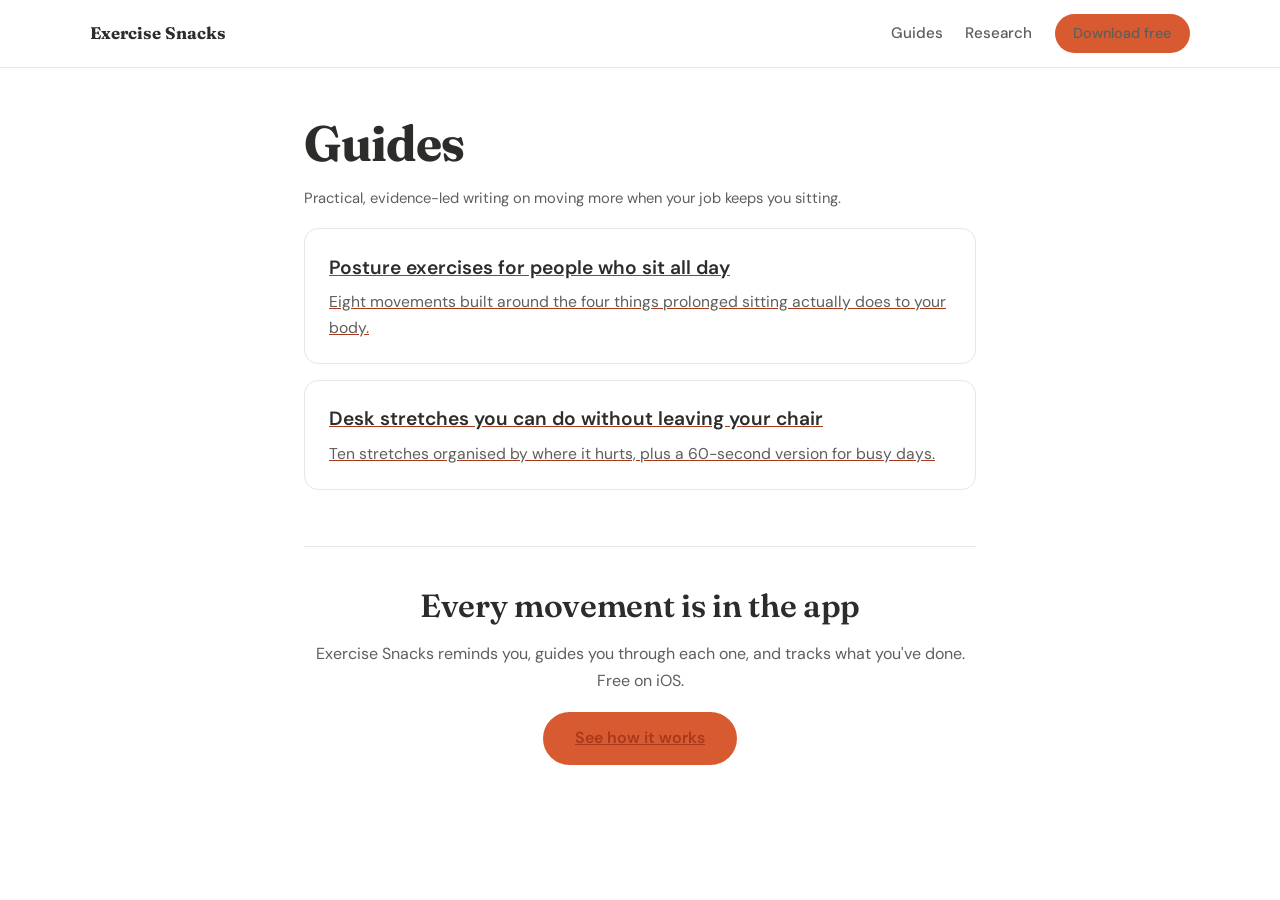
==== guides/index.html @ 5f456690 "Add site nav, guides hub, and desk stretches guide Navigation: there was no header nav anywhere, onl" ====
<!DOCTYPE html>
<html lang="en">
<head>
  <meta charset="UTF-8">
  <meta name="viewport" content="width=device-width, initial-scale=1.0">
  <meta name="description" content="Practical guides to moving more at a desk: posture exercises, desk stretches and movement breaks, with the research behind them.">
  <link rel="canonical" href="https://exercise-snacks.app/guides/">
  <title>Guides — Exercise Snacks</title>
  <link rel="preconnect" href="https://fonts.googleapis.com">
  <link rel="preconnect" href="https://fonts.gstatic.com" crossorigin>
  <link href="https://fonts.googleapis.com/css2?family=Fraunces:ital,opsz,wght@0,9..144,400;0,9..144,600;0,9..144,700;1,9..144,400&family=DM+Sans:wght@400;500;600&display=swap" rel="stylesheet">
  <link rel="stylesheet" href="../style.css">
</head>
<body>
  <nav class="site-nav">
    <div class="container site-nav-inner">
      <a class="site-nav-brand" href="/">Exercise Snacks</a>
      <div class="site-nav-links">
        <a href="/guides/">Guides</a>
        <a class="nav-hide-sm" href="/#research">Research</a>
        <a class="btn btn-coral" href="https://apps.apple.com/gb/app/exercise-snacks-desk-breaks/id6759562504" target="_blank" rel="noopener">Download free</a>
      </div>
    </div>
  </nav>

  <article class="guide-wrap">
    <h1>Guides</h1>
    <p class="guide-meta">Practical, evidence-led writing on moving more when your job keeps you sitting.</p>

    <a class="guide-card" href="/guides/posture-exercises/">
      <h3>Posture exercises for people who sit all day</h3>
      <p>Eight movements built around the four things prolonged sitting actually does to your body.</p>
    </a>

    <a class="guide-card" href="/guides/desk-stretches/">
      <h3>Desk stretches you can do without leaving your chair</h3>
      <p>Ten stretches organised by where it hurts, plus a 60-second version for busy days.</p>
    </a>

    <div class="guide-cta">
      <h2 style="margin-top:0">Every movement is in the app</h2>
      <p>Exercise Snacks reminds you, guides you through each one, and tracks what you've done. Free on iOS.</p>
      <p><a class="btn btn-coral" href="/">See how it works</a></p>
    </div>
  </article>
</body>
</html>
---- style.css ----
/* =========================================================
   CSS Custom Properties
   ========================================================= */
:root {
  --coral:       #D85A30;
  --coral-light: #FAECE7;
  --sage:        #1D9E75;
  --sage-light:  #E1F5EE;
  --dark:        #2C2C2A;
  --mid:         #5F5E5A;
  --white:       #FFFFFF;
  --grey-border: #E8E7E3;
  --grey-light:  #F7F6F3;

  --font-serif: 'Fraunces', Georgia, serif;
  --font-sans:  'DM Sans', system-ui, sans-serif;

  --radius-sm:  8px;
  --radius-md:  14px;
  --radius-lg:  24px;
  --radius-pill: 999px;

  --shadow-sm: 0 1px 4px rgba(44, 44, 42, 0.08);
  --shadow-md: 0 4px 20px rgba(44, 44, 42, 0.10);
  --shadow-lg: 0 8px 40px rgba(44, 44, 42, 0.13);

  --container: 1100px;
  --gap:        2rem;
}

/* =========================================================
   Reset & Base
   ========================================================= */
*, *::before, *::after {
  box-sizing: border-box;
  margin: 0;
  padding: 0;
}

html {
  scroll-behavior: smooth;
  font-size: 16px;
}

body {
  font-family: var(--font-sans);
  color: var(--dark);
  background: var(--white);
  line-height: 1.65;
  -webkit-font-smoothing: antialiased;
}

img {
  display: block;
  max-width: 100%;
}

a {
  color: inherit;
  text-decoration: none;
}

ul {
  list-style: none;
}

/* =========================================================
   Layout Utilities
   ========================================================= */
.container {
  max-width: var(--container);
  margin: 0 auto;
  padding: 0 1.5rem;
}

/* =========================================================
   Typography
   ========================================================= */
h1 {
  font-family: var(--font-serif);
  font-size: clamp(2.8rem, 6vw, 4.8rem);
  font-weight: 700;
  line-height: 1.1;
  letter-spacing: -0.02em;
  color: var(--dark);
}

h2 {
  font-family: var(--font-serif);
  font-size: clamp(2rem, 4vw, 3rem);
  font-weight: 600;
  line-height: 1.2;
  letter-spacing: -0.01em;
  color: var(--dark);
  margin-bottom: 1rem;
}

h3 {
  font-family: var(--font-sans);
  font-size: 1.1rem;
  font-weight: 600;
  margin-bottom: 0.5rem;
  color: var(--dark);
}

p {
  color: var(--mid);
}

.section-body {
  font-size: 1.1rem;
  max-width: 640px;
  margin-bottom: 2.5rem;
  color: var(--mid);
}

/* =========================================================
   Eyebrow Labels
   ========================================================= */
.eyebrow {
  display: inline-block;
  font-family: var(--font-sans);
  font-size: 0.78rem;
  font-weight: 600;
  letter-spacing: 0.12em;
  text-transform: uppercase;
  border-radius: var(--radius-pill);
  padding: 0.3em 0.9em;
  margin-bottom: 1rem;
}

.eyebrow-sage {
  background: var(--sage-light);
  color: #0a6040;
}

.eyebrow-coral {
  background: var(--coral-light);
  color: #a8391a;
}

/* =========================================================
   Buttons
   ========================================================= */
.btn {
  display: inline-block;
  font-family: var(--font-sans);
  font-size: 1rem;
  font-weight: 600;
  padding: 0.85em 2em;
  border-radius: var(--radius-pill);
  cursor: pointer;
  transition: transform 0.18s ease, box-shadow 0.18s ease, opacity 0.18s ease;
  text-align: center;
  white-space: nowrap;
}

.btn:hover {
  transform: translateY(-2px);
  box-shadow: var(--shadow-md);
}

.btn:active {
  transform: translateY(0);
}

.btn-coral {
  background: var(--coral);
  color: var(--white);
}

.btn-coral:hover {
  background: #c24e26;
}

.btn-coral-outline {
  background: transparent;
  color: var(--coral);
  border: 2px solid var(--coral);
}

.btn-coral-outline:hover {
  background: var(--coral-light);
}

.btn-dark {
  background: var(--dark);
  color: var(--white);
}

.btn-dark:hover {
  background: #1a1a18;
}

/* =========================================================
   Entrance Animations
   ========================================================= */
.animate-up {
  transition: opacity 0.55s ease, transform 0.55s ease;
}

.js .animate-up {
  opacity: 0;
  transform: translateY(28px);
}

.animate-up.visible {
  opacity: 1;
  transform: translateY(0);
}

/* Staggered delay for siblings */
.animate-up:nth-child(2) { transition-delay: 0.08s; }
.animate-up:nth-child(3) { transition-delay: 0.16s; }
.animate-up:nth-child(4) { transition-delay: 0.24s; }
.animate-up:nth-child(5) { transition-delay: 0.32s; }

/* Grid children stagger */
.stats-grid   .animate-up:nth-child(2),
.benefits-grid .animate-up:nth-child(2),
.modes-grid    .animate-up:nth-child(2),
.pricing-grid  .animate-up:nth-child(2) { transition-delay: 0.12s; }

.stats-grid   .animate-up:nth-child(3),
.benefits-grid .animate-up:nth-child(3),
.modes-grid    .animate-up:nth-child(3) { transition-delay: 0.22s; }

.benefits-grid .animate-up:nth-child(4) { transition-delay: 0.32s; }

/* =========================================================
   Hero Section
   ========================================================= */
.hero {
  position: relative;
  background: var(--coral-light);
  padding: 6rem 0 5rem;
  overflow: hidden;
  text-align: left;
}

.hero .container {
  position: relative;
  z-index: 1;
}

.appstore-badge {
  display: inline-block;
  margin-bottom: 1.5rem;
  transition: opacity 0.18s ease, transform 0.18s ease;
}

.appstore-badge:hover {
  opacity: 0.85;
  transform: translateY(-2px);
}

.appstore-badge img {
  display: block;
  height: 44px;
  width: auto;
}

.badge-pill {
  display: inline-flex;
  align-items: center;
  gap: 0.4em;
  background: var(--coral);
  color: var(--white);
  font-family: var(--font-sans);
  font-size: 0.82rem;
  font-weight: 600;
  letter-spacing: 0.06em;
  text-transform: uppercase;
  padding: 0.35em 1em;
  border-radius: var(--radius-pill);
  margin-bottom: 1.5rem;
}

.badge-pill::before {
  content: '';
  display: inline-block;
  width: 6px;
  height: 6px;
  background: rgba(255,255,255,0.7);
  border-radius: 50%;
}

.hero h1 {
  margin-bottom: 1.25rem;
  max-width: 700px;
}

.hero-sub {
  font-size: clamp(1.05rem, 2vw, 1.25rem);
  color: var(--mid);
  max-width: 560px;
  margin-bottom: 2.25rem;
}

.hero-ctas {
  display: flex;
  gap: 1rem;
  flex-wrap: wrap;
}

/* Decorative background shape */
.hero-shape {
  position: absolute;
  right: -120px;
  bottom: -100px;
  width: 520px;
  height: 520px;
  background: radial-gradient(circle, rgba(216, 90, 48, 0.12) 0%, transparent 70%);
  border-radius: 50%;
  pointer-events: none;
}

/* =========================================================
   Stats Bar
   ========================================================= */
.stats-bar {
  background: var(--grey-light);
  padding: 4rem 0;
  border-top: 1px solid var(--grey-border);
  border-bottom: 1px solid var(--grey-border);
}

.stats-grid {
  display: grid;
  grid-template-columns: repeat(3, 1fr);
  gap: 1.5rem;
}

.stat-card {
  background: var(--white);
  border-radius: var(--radius-md);
  padding: 2rem 1.5rem;
  text-align: center;
  box-shadow: var(--shadow-sm);
  display: flex;
  flex-direction: column;
  gap: 0.5rem;
}

.stat-number {
  font-family: var(--font-serif);
  font-size: clamp(2.4rem, 5vw, 3.5rem);
  font-weight: 700;
  color: var(--coral);
  line-height: 1;
}

.stat-label {
  font-size: 0.9rem;
  color: var(--mid);
  line-height: 1.4;
}

.stat-source {
  display: inline-block;
  margin-top: 0.5rem;
  font-size: 0.75rem;
  font-weight: 500;
  color: #0066cc;
  text-decoration: underline;
  text-underline-offset: 2px;
  transition: color 0.15s ease;
}

.stat-source:hover {
  color: #004499;
}

/* =========================================================
   Science Section
   ========================================================= */
.science {
  padding: 6rem 0;
}

.science-quote {
  position: relative;
  background: var(--sage-light);
  border-left: 4px solid var(--sage);
  border-radius: 0 var(--radius-md) var(--radius-md) 0;
  padding: 2rem 2rem 2rem 2.5rem;
  font-family: var(--font-serif);
  font-size: clamp(1rem, 2vw, 1.2rem);
  font-style: italic;
  color: var(--dark);
  line-height: 1.7;
  max-width: 780px;
}

.science-sources {
  margin-top: 1.25rem;
  font-family: var(--font-sans);
  font-size: 0.8rem;
  font-style: normal;
  display: flex;
  flex-wrap: wrap;
  align-items: center;
  gap: 0.4em;
}

.science-sources a {
  color: #0066cc;
  text-decoration: underline;
  text-underline-offset: 2px;
  transition: color 0.15s ease;
}

.science-sources a:hover {
  color: #004499;
}

.source-sep {
  color: var(--mid);
  opacity: 0.5;
}

.quote-mark {
  font-family: var(--font-serif);
  font-size: 4rem;
  line-height: 0;
  color: var(--sage);
  opacity: 0.35;
  position: absolute;
  top: 1.6rem;
  left: 1.5rem;
}

/* =========================================================
   Benefits Grid
   ========================================================= */
.benefits {
  background: var(--grey-light);
  padding: 6rem 0;
}

.benefits-grid {
  display: grid;
  grid-template-columns: repeat(2, 1fr);
  gap: 1.5rem;
}

.benefit-card {
  background: var(--white);
  border-radius: var(--radius-md);
  padding: 2rem;
  box-shadow: var(--shadow-sm);
  transition: box-shadow 0.2s ease, transform 0.2s ease;
}

.benefit-card:hover {
  box-shadow: var(--shadow-md);
  transform: translateY(-3px);
}

.benefit-icon {
  width: 52px;
  height: 52px;
  border-radius: 14px;
  display: flex;
  align-items: center;
  justify-content: center;
  font-size: 1.5rem;
  margin-bottom: 1rem;
}

.benefit-icon--coral {
  background: var(--coral-light);
}

.benefit-icon--sage {
  background: var(--sage-light);
}

.benefit-card p {
  font-size: 0.95rem;
  line-height: 1.6;
}

.benefit-source {
  display: inline-block;
  margin-top: 0.75rem;
  font-size: 0.78rem;
  font-weight: 500;
  color: #0066cc;
  text-decoration: underline;
  text-underline-offset: 2px;
  transition: color 0.15s ease;
}

.benefit-source:hover {
  color: #004499;
}

/* =========================================================
   Exercise Categories
   ========================================================= */
.exercises {
  padding: 6rem 0;
}

.category-pills {
  display: flex;
  gap: 0.75rem;
  flex-wrap: wrap;
}

.pill {
  display: inline-flex;
  align-items: center;
  gap: 0.4em;
  font-family: var(--font-sans);
  font-size: 0.95rem;
  font-weight: 500;
  padding: 0.55em 1.2em;
  border-radius: var(--radius-pill);
}

.pill--coral {
  background: var(--coral-light);
  color: #a8391a;
}

.pill--sage {
  background: var(--sage-light);
  color: #0a6040;
}

/* =========================================================
   Break Modes Section
   ========================================================= */
.break-modes {
  background: var(--grey-light);
  padding: 6rem 0;
  border-top: 1px solid var(--grey-border);
}

.modes-grid {
  display: grid;
  grid-template-columns: repeat(3, 1fr);
  gap: 1.5rem;
}

.mode-card {
  background: var(--white);
  border-radius: var(--radius-md);
  padding: 2rem;
  box-shadow: var(--shadow-sm);
  position: relative;
  border: 2px solid transparent;
  display: flex;
  flex-direction: column;
  gap: 0.5rem;
  transition: box-shadow 0.2s ease, transform 0.2s ease;
}

.mode-card:hover {
  box-shadow: var(--shadow-md);
  transform: translateY(-3px);
}

.mode-card--featured {
  border-color: var(--coral);
  box-shadow: var(--shadow-lg);
}

.mode-badge {
  position: absolute;
  top: -14px;
  left: 50%;
  transform: translateX(-50%);
  background: var(--coral);
  color: var(--white);
  font-size: 0.75rem;
  font-weight: 600;
  letter-spacing: 0.08em;
  text-transform: uppercase;
  padding: 0.3em 1em;
  border-radius: var(--radius-pill);
  white-space: nowrap;
}

.mode-icon {
  width: 48px;
  height: 48px;
  border-radius: 12px;
  display: flex;
  align-items: center;
  justify-content: center;
  font-size: 1.4rem;
  margin-bottom: 0.5rem;
  flex-shrink: 0;
}

.mode-icon--coral {
  background: var(--coral-light);
}

.mode-icon--sage {
  background: var(--sage-light);
}

.mode-card h3 {
  margin-bottom: 0;
}

.mode-interval {
  font-family: var(--font-sans);
  font-size: 0.8rem;
  font-weight: 600;
  letter-spacing: 0.08em;
  text-transform: uppercase;
  color: #a8391a;
  margin-bottom: 0.25rem;
}

.mode-card p {
  font-size: 0.92rem;
  line-height: 1.55;
  flex: 1;
}

.mode-stats {
  font-family: var(--font-sans);
  font-size: 0.8rem;
  font-weight: 500;
  color: var(--mid);
  background: var(--grey-light);
  border-radius: var(--radius-sm);
  padding: 0.4em 0.75em;
  margin-top: 0.5rem;
  display: inline-block;
}

/* =========================================================
   Pricing
   ========================================================= */
.pricing {
  background: var(--grey-light);
  padding: 6rem 0;
}

.pricing-grid {
  display: grid;
  grid-template-columns: repeat(2, 1fr);
  gap: 1.5rem;
  max-width: 760px;
  margin-bottom: 1.5rem;
}

.pricing-card {
  background: var(--white);
  border-radius: var(--radius-lg);
  padding: 2.25rem 2rem;
  box-shadow: var(--shadow-sm);
  position: relative;
  border: 2px solid transparent;
  display: flex;
  flex-direction: column;
  gap: 0;
}

.pricing-card--featured {
  border-color: var(--coral);
  box-shadow: var(--shadow-lg);
}

.plan-badge {
  position: absolute;
  top: -14px;
  left: 50%;
  transform: translateX(-50%);
  background: var(--coral);
  color: var(--white);
  font-size: 0.75rem;
  font-weight: 600;
  letter-spacing: 0.08em;
  text-transform: uppercase;
  padding: 0.3em 1em;
  border-radius: var(--radius-pill);
  white-space: nowrap;
}

.pricing-header {
  margin-bottom: 1.5rem;
}

.plan-name {
  display: block;
  font-family: var(--font-sans);
  font-size: 0.85rem;
  font-weight: 600;
  text-transform: uppercase;
  letter-spacing: 0.1em;
  color: var(--mid);
  margin-bottom: 0.5rem;
}

.plan-price {
  display: flex;
  align-items: baseline;
  gap: 0.25rem;
}

.price-amount {
  font-family: var(--font-serif);
  font-size: 2.4rem;
  font-weight: 700;
  color: var(--dark);
  line-height: 1;
}

.price-period {
  font-size: 0.9rem;
  color: var(--mid);
}

.plan-features {
  flex: 1;
  margin-bottom: 1.75rem;
  display: flex;
  flex-direction: column;
  gap: 0.6rem;
}

.plan-features li {
  display: flex;
  align-items: center;
  gap: 0.6em;
  font-size: 0.95rem;
  color: var(--dark);
}

.feature-check {
  color: #0a6040;
  font-weight: 700;
  font-size: 0.9rem;
  flex-shrink: 0;
}

.pricing-card .btn {
  width: 100%;
  margin-top: auto;
}

.pricing-legal {
  font-size: 0.8rem;
  color: var(--mid);
  max-width: 760px;
}

.pricing-legal a {
  color: var(--mid);
  text-decoration: underline;
}

.pricing-legal a:hover {
  color: var(--dark);
}

/* =========================================================
   Footer CTA Section
   ========================================================= */
.footer-cta {
  background: var(--dark);
  padding: 7rem 0;
  text-align: center;
}

.footer-cta h2 {
  color: var(--white);
  margin-bottom: 1.25rem;
}

.footer-cta p {
  font-size: 1.15rem;
  color: rgba(255,255,255,0.65);
  max-width: 520px;
  margin: 0 auto 2.5rem;
  line-height: 1.75;
}

/* =========================================================
   Footer Bar
   ========================================================= */
.footer-bar {
  background: #1e1e1c;
  padding: 1.5rem 0;
  border-top: 1px solid rgba(255,255,255,0.08);
}

.footer-bar-inner {
  display: flex;
  align-items: center;
  justify-content: space-between;
  flex-wrap: wrap;
  gap: 0.75rem;
}

.footer-brand {
  font-family: var(--font-sans);
  font-weight: 600;
  font-size: 0.9rem;
  color: var(--white);
}

.footer-copy {
  font-size: 0.85rem;
  color: rgba(255,255,255,0.6);
}

.footer-links {
  display: flex;
  gap: 1.5rem;
}

.footer-links a {
  font-size: 0.85rem;
  color: rgba(255,255,255,0.5);
  transition: color 0.18s ease;
}

.footer-links a:hover {
  color: rgba(255,255,255,0.85);
}

/* =========================================================
   Responsive — Mobile (≤ 600px)
   ========================================================= */
@media (max-width: 600px) {
  .hero {
    padding: 4rem 0 3.5rem;
  }

  .hero-ctas {
    flex-direction: column;
  }

  .hero-ctas .btn {
    width: 100%;
    text-align: center;
  }

  .stats-grid {
    grid-template-columns: 1fr;
  }

  .benefits-grid {
    grid-template-columns: 1fr;
  }

  .modes-grid {
    grid-template-columns: 1fr;
  }

  .pricing-grid {
    grid-template-columns: 1fr;
  }

  .footer-bar-inner {
    flex-direction: column;
    text-align: center;
  }

  .footer-links {
    justify-content: center;
  }

  .science-quote {
    padding: 1.5rem 1.25rem 1.5rem 2rem;
  }

  .quote-mark {
    font-size: 3rem;
  }

  .category-pills {
    gap: 0.5rem;
  }
}

/* =========================================================
   Responsive — Tablet (601px – 900px)
   ========================================================= */
@media (min-width: 601px) and (max-width: 900px) {
  .benefits-grid {
    grid-template-columns: 1fr;
  }

  .modes-grid {
    grid-template-columns: 1fr;
  }

  .pricing-grid {
    max-width: 100%;
  }
}

/* ===================== SITE NAV ===================== */
.site-nav{position:sticky;top:0;z-index:50;background:rgba(255,255,255,.92);backdrop-filter:saturate(180%) blur(10px);-webkit-backdrop-filter:saturate(180%) blur(10px);border-bottom:1px solid var(--grey-border)}
.site-nav-inner{display:flex;align-items:center;justify-content:space-between;gap:1rem;padding:.85rem 0}
.site-nav-brand{font-family:var(--font-serif);font-weight:700;font-size:1.05rem;color:var(--dark)}
.site-nav-links{display:flex;align-items:center;gap:1.4rem}
.site-nav-links a{font-size:.95rem;font-weight:500;color:var(--mid)}
.site-nav-links a:hover{color:var(--dark)}
.site-nav .btn{padding:.55em 1.3em;font-size:.9rem}
@media(max-width:560px){.site-nav-links{gap:.9rem}.site-nav-links a.nav-hide-sm{display:none}.site-nav .btn{padding:.5em 1em}}

/* ===================== GUIDES ===================== */
.guide-wrap{max-width:720px;margin:0 auto;padding:3rem 1.5rem 4rem}
.guide-wrap h1{font-size:clamp(2.1rem,4.5vw,3.1rem);margin-bottom:1rem}
.guide-wrap h2{font-size:clamp(1.5rem,3vw,2rem);margin-top:3rem}
.guide-wrap h3{font-size:1.15rem;margin-top:2rem}
.guide-wrap p{margin-bottom:1.1rem}
.guide-wrap a{color:#a8391a;text-decoration:underline}
.guide-meta{color:var(--mid);font-size:.92rem;margin-bottom:2.5rem}
.lede{font-size:1.18rem;color:var(--dark)}
.move{border:1px solid var(--grey-border);border-radius:var(--radius-md);padding:1.25rem 1.4rem;margin:1.2rem 0;background:var(--grey-light)}
.move h3{margin-top:0}
.move .dur{display:inline-block;font-size:.78rem;font-weight:600;letter-spacing:.08em;text-transform:uppercase;background:var(--sage-light);color:#0a6040;border-radius:var(--radius-pill);padding:.25em .8em;margin-bottom:.6rem}
.callout{border-left:3px solid var(--coral);background:var(--coral-light);padding:1.1rem 1.3rem;border-radius:0 var(--radius-sm) var(--radius-sm) 0;margin:2rem 0}
.callout p{margin-bottom:0;color:#7d2c14}
.guide-cta{text-align:center;border-top:1px solid var(--grey-border);margin-top:3.5rem;padding-top:2.5rem}
.refs{font-size:.9rem;color:var(--mid);margin-top:3rem;border-top:1px solid var(--grey-border);padding-top:1.5rem;padding-left:1.1rem}
.refs li{margin-bottom:.6rem}
.guide-card{display:block;border:1px solid var(--grey-border);border-radius:var(--radius-md);padding:1.4rem 1.5rem;margin-bottom:1rem;transition:transform .18s ease,box-shadow .18s ease}
.guide-card:hover{transform:translateY(-2px);box-shadow:var(--shadow-md)}
.guide-card h3{font-size:1.2rem;margin:0 0 .35rem}
.guide-card p{margin:0;font-size:.98rem}
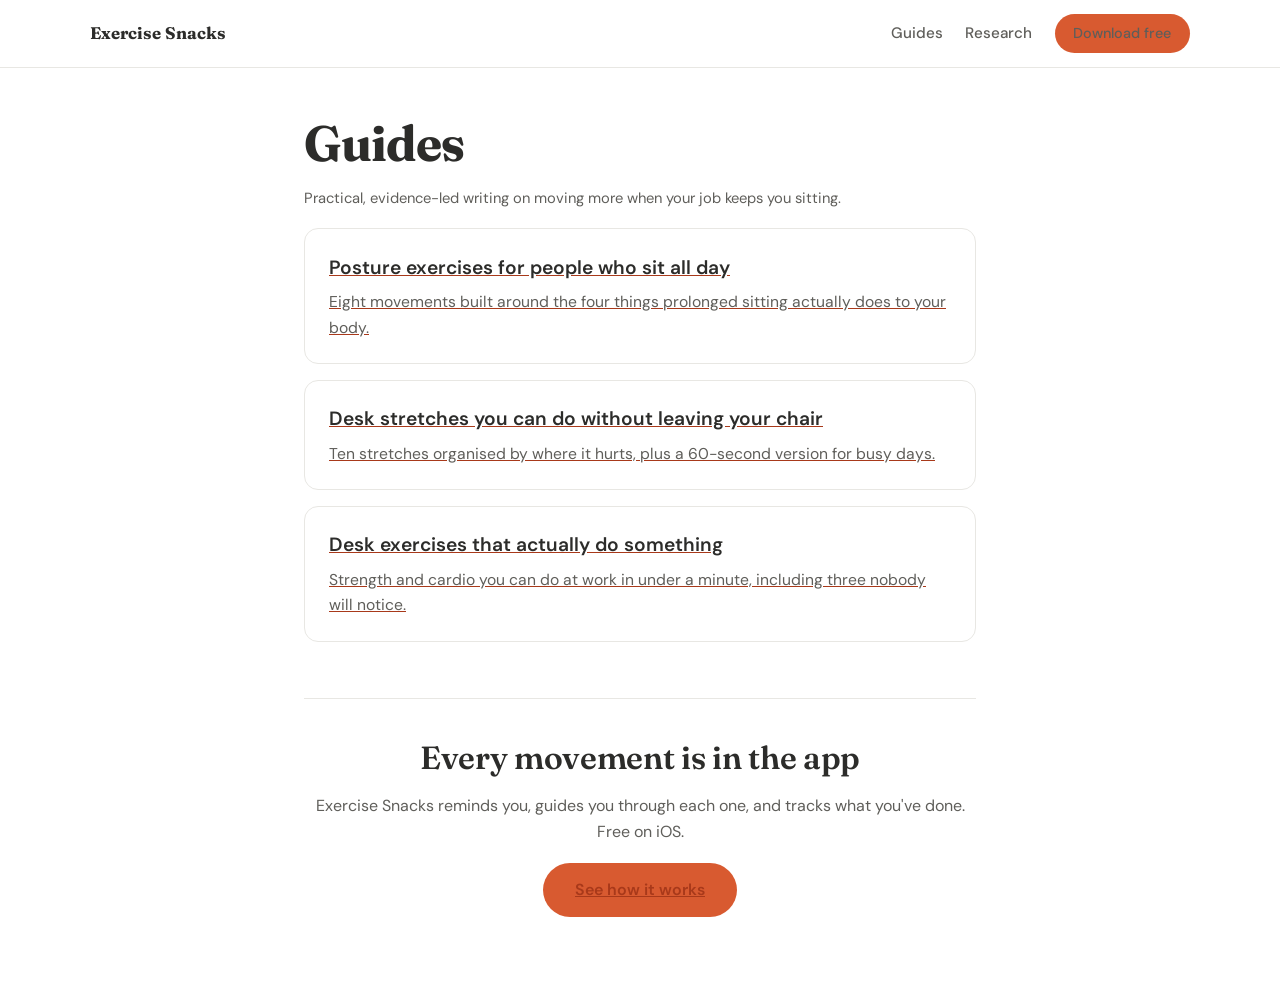
==== commit 0da899ea: "Add desk exercises guide, and correct a mis-attributed citation CITATION FIX (the important part of " ====
--- a/guides/index.html
+++ b/guides/index.html
@@ -37,6 +37,11 @@
       <p>Ten stretches organised by where it hurts, plus a 60-second version for busy days.</p>
     </a>
 
+    <a class="guide-card" href="/guides/desk-exercises/">
+      <h3>Desk exercises that actually do something</h3>
+      <p>Strength and cardio you can do at work in under a minute, including three nobody will notice.</p>
+    </a>
+
     <div class="guide-cta">
       <h2 style="margin-top:0">Every movement is in the app</h2>
       <p>Exercise Snacks reminds you, guides you through each one, and tracks what you've done. Free on iOS.</p>
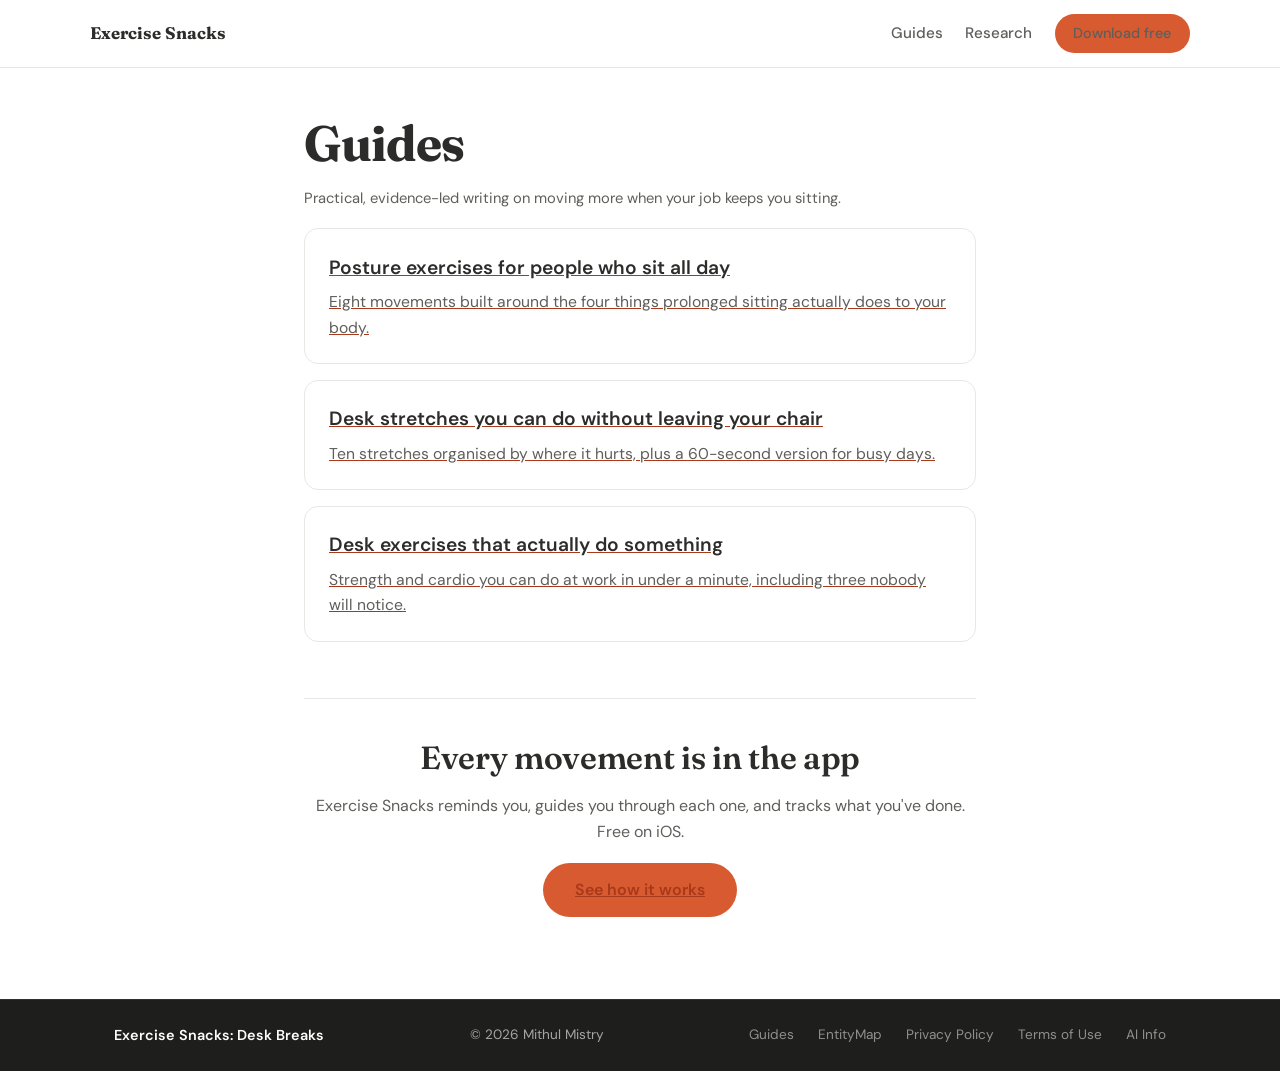
==== commit 8ef9c1d7: "Add the shared footer to guides and the EntityMap page The three guides and the guides hub had a nav" ====
--- a/guides/index.html
+++ b/guides/index.html
@@ -10,6 +10,78 @@
   <link rel="preconnect" href="https://fonts.gstatic.com" crossorigin>
   <link href="https://fonts.googleapis.com/css2?family=Fraunces:ital,opsz,wght@0,9..144,400;0,9..144,600;0,9..144,700;1,9..144,400&family=DM+Sans:wght@400;500;600&display=swap" rel="stylesheet">
   <link rel="stylesheet" href="../style.css">
+  <script type="application/ld+json">
+{
+  "@context": "https://schema.org",
+  "@graph": [
+    {
+      "@type": "CollectionPage",
+      "@id": "https://exercise-snacks.app/guides/#webpage",
+      "url": "https://exercise-snacks.app/guides/",
+      "name": "Guides \u2014 Exercise Snacks",
+      "description": "Practical, evidence-led guides to moving more when your job keeps you sitting.",
+      "isPartOf": {
+        "@id": "https://exercise-snacks.app/#website"
+      },
+      "mainEntity": {
+        "@type": "ItemList",
+        "itemListElement": [
+          {
+            "@type": "ListItem",
+            "position": 1,
+            "name": "Posture exercises for people who sit all day",
+            "url": "https://exercise-snacks.app/guides/posture-exercises/"
+          },
+          {
+            "@type": "ListItem",
+            "position": 2,
+            "name": "Desk stretches you can do without leaving your chair",
+            "url": "https://exercise-snacks.app/guides/desk-stretches/"
+          },
+          {
+            "@type": "ListItem",
+            "position": 3,
+            "name": "Desk exercises that actually do something",
+            "url": "https://exercise-snacks.app/guides/desk-exercises/"
+          }
+        ]
+      },
+      "image": "https://exercise-snacks.app/img/og-image.png"
+    },
+    {
+      "@type": "BreadcrumbList",
+      "itemListElement": [
+        {
+          "@type": "ListItem",
+          "position": 1,
+          "name": "Home",
+          "item": "https://exercise-snacks.app/"
+        },
+        {
+          "@type": "ListItem",
+          "position": 2,
+          "name": "Guides",
+          "item": "https://exercise-snacks.app/guides/"
+        }
+      ]
+    }
+  ]
+}
+  </script>
+  <link rel="icon" type="image/png" href="/img/favicon.png">
+  <link rel="apple-touch-icon" href="/img/apple-touch-icon.png">
+  <meta property="og:type" content="website">
+  <meta property="og:site_name" content="Exercise Snacks">
+  <meta property="og:title" content="Guides — Exercise Snacks">
+  <meta property="og:description" content="Practical, evidence-led guides to moving more when your job keeps you sitting.">
+  <meta property="og:url" content="https://exercise-snacks.app/guides/">
+  <meta property="og:image" content="https://exercise-snacks.app/img/og-image.png">
+  <meta property="og:image:width" content="1200">
+  <meta property="og:image:height" content="630">
+  <meta name="twitter:card" content="summary_large_image">
+  <meta name="twitter:title" content="Guides — Exercise Snacks">
+  <meta name="twitter:description" content="Practical, evidence-led guides to moving more when your job keeps you sitting.">
+  <meta name="twitter:image" content="https://exercise-snacks.app/img/og-image.png">
 </head>
 <body>
   <nav class="site-nav">
@@ -48,5 +120,18 @@
       <p><a class="btn btn-coral" href="/">See how it works</a></p>
     </div>
   </article>
+  <footer class="footer-bar">
+    <div class="container footer-bar-inner">
+      <span class="footer-brand">Exercise Snacks: Desk Breaks</span>
+      <span class="footer-copy">© 2026 Mithul Mistry</span>
+      <nav class="footer-links">
+        <a href="/guides/">Guides</a>
+        <a href="/entitymap.html">EntityMap</a>
+        <a href="/privacy">Privacy Policy</a>
+        <a href="/terms">Terms of Use</a>
+        <a href="/llm-info">AI Info</a>
+      </nav>
+    </div>
+  </footer>
 </body>
 </html>
